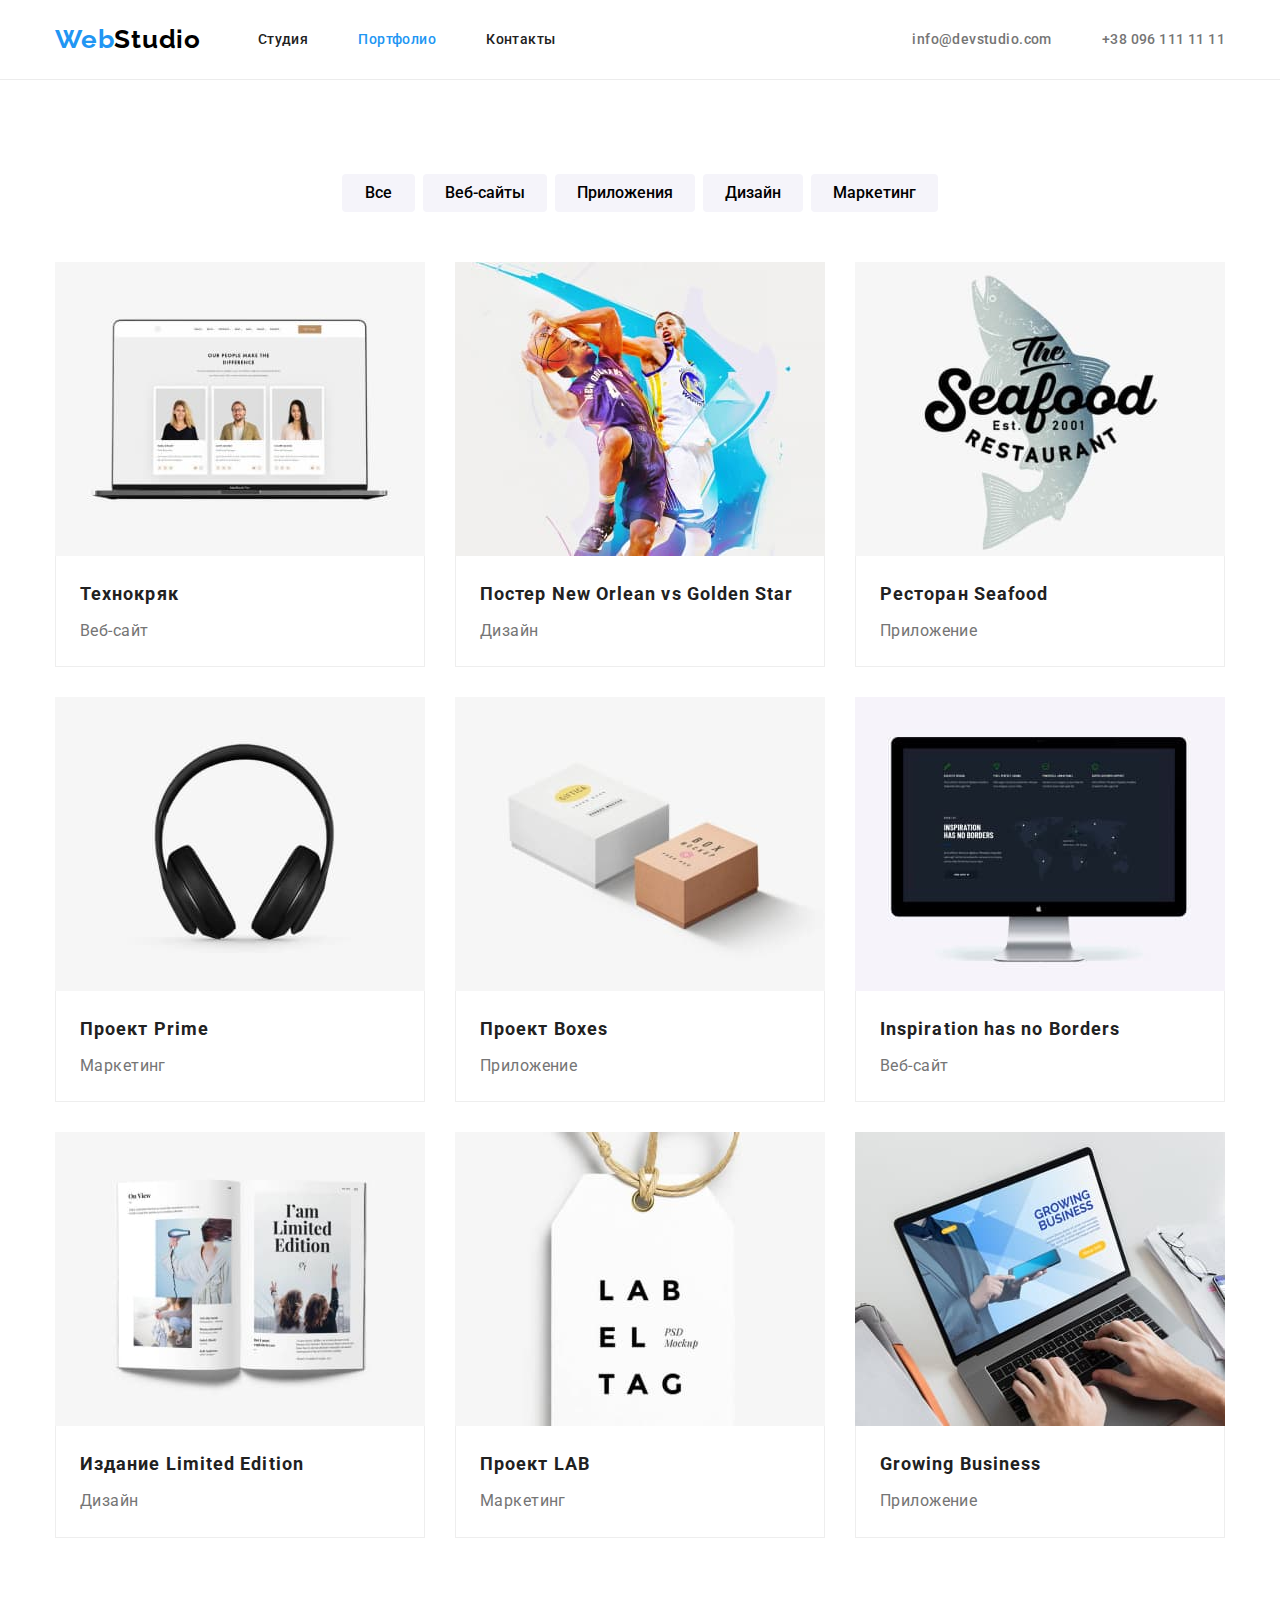
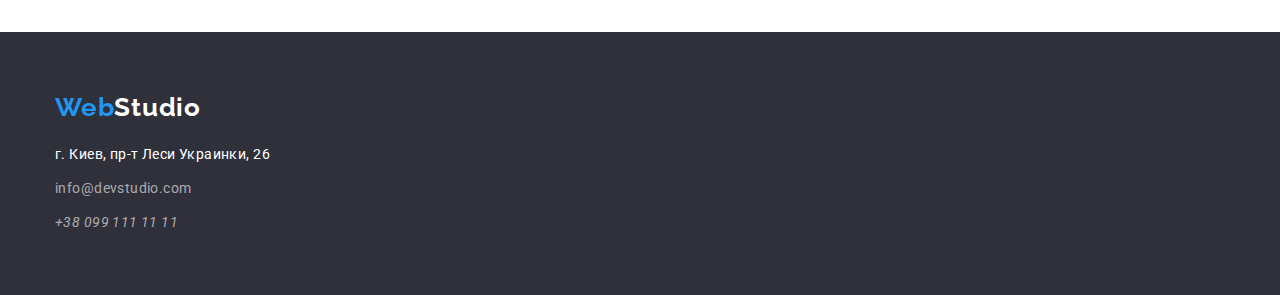
==== portfolio.html @ 9d77cdd5 "started" ====
<!DOCTYPE html>
<html lang="ru">

<head>
    <meta charset="UTF-8">
    <meta http-equiv="X-UA-Compatible" content="IE=edge">
    <meta name="viewport" content="width=device-width, initial-scale=1.0">
    <title>Портфолио</title>
    
    <link rel="preconnect" href="https://fonts.googleapis.com">
    <link rel="preconnect" href="https://fonts.gstatic.com" crossorigin>
    <link href="https://fonts.googleapis.com/css2?family=Montserrat:wght@400;700&family=Raleway:wght@700&family=Roboto:wght@400;500;700;900&display=swap" rel="stylesheet">
    <!-- Oleo Script -->
    <link rel="preconnect" href="https://fonts.googleapis.com">
    <link rel="preconnect" href="https://fonts.gstatic.com" crossorigin>
    <link href="https://fonts.googleapis.com/css2?family=Montserrat:wght@400;700&family=Oleo+Script:wght@400;700&family=Raleway:wght@700&family=Roboto:wght@400;500;700;900&display=swap" rel="stylesheet">
    <link rel="stylesheet" href="https://cdnjs.cloudflare.com/ajax/libs/modern-normalize/1.1.0/modern-normalize.min.css">
    <link rel="stylesheet" href="./css/common.css">
    <link rel="stylesheet" href="./css/portfolio.css">
</head>

<body>
    <!--Шапка сайта-->
    <header class="page-header">
        <div class="container">
            <a href="/" class="logo">
                <span class="logo-part-one" lang="en">Web</span><span class="logo-part-two" lang="en">Studio</span>
            </a>
            <!--Навигация-->
    
            <nav>
                <ul class="site-nav list">
                    <li class="site-nav-item"><a href="./index.html" class="site-nav-link">Студия</a></li>
                    <li class="site-nav-item "><a href="./portfolio.html" class="site-nav-link current">Портфолио</a></li>
                    <li class="site-nav-item"><a href="" class="site-nav-link">Контакты</a></li>
    
                </ul>
            </nav>
    
    
            <ul class="contacts list">
                <li class="contact"><a href="mailto:info@devstudio.com" class="contact-link">info@devstudio.com</a></li>
                <li class="contact"><a href="tel:+380961111111" class="contact-link">+38 096 111 11 11</a></li>
            </ul>
        </div>  
    </header>
    <main>
       <!-- Buttons -->
        <section class="portfolio section">
            <div class="container">
                <h1 class="visually-hidden" lang="ru">Портфолио</h1>
                    <ul class="buttons list">
                        <li class="btn-item"><button type="button" class="btn-portfolio">Все</button></li>
                        <li class="btn-item"><button type="button" class="btn-portfolio">Веб-сайты</button></li>
                        <li class="btn-item"><button type="button" class="btn-portfolio">Приложения</button></li>
                        <li class="btn-item"><button type="button" class="btn-portfolio">Дизайн</button></li>
                        <li class="btn-item"><button type="button" class="btn-portfolio">Маркетинг</button></li>
                    </ul>
        <!-- Projects -->

                    <ul class="projects list">
                        <li class="project-item"><a href=""><img width="370" src="./images-porfolio/pr1.jpg" alt="laptop"> <div class="img-content"> <h2 class="project-title">Технокряк</h2><p class="project-description">Веб-сайт</p></div></a></li>
                        <li class="project-item"><a href=""><img width="370" src="./images-porfolio/pr2.jpg" alt="Постер New Orlean"> <div class="img-content"><h2 class="project-title">Постер New Orlean vs Golden Star</h2><p class="project-description">Дизайн</p></div></a></li>
                        <li class="project-item"><a href=""><img width="370" src="./images-porfolio/pr3.jpg" alt="Ресторан Seafood"> <div class="img-content"> <h2 class="project-title">Ресторан Seafood</h2><p class="project-description">Приложение</p></div></a></li>
                        <li class="project-item"><a href=""><img width="370" src="./images-porfolio/pr4.jpg" alt="Проект Prime"> <div class="img-content"><h2 class="project-title">Проект Prime</h2><p class="project-description">Маркетинг</p></div></a></li>
                        <li class="project-item"><a href=""><img width="370" src="./images-porfolio/pr5.jpg" alt="Проект Boxes"> <div class="img-content"><h2 class="project-title">Проект Boxes</h2><p class="project-description">Приложение</p></div></a></li>
                        <li class="project-item"><a href=""><img width="370" src="./images-porfolio/pr6.jpg" alt="Inspiration has no Borders"> <div class="img-content"><h2 class="project-title">Inspiration has no Borders</h2><p class="project-description">Веб-сайт</p></div></a></li>
                        <li class="project-item"><a href=""><img width="370" src="./images-porfolio/pr7.jpg" alt="Издание Limited Edition"> <div class="img-content"><h2 class="project-title">Издание Limited Edition</h2><p class="project-description">Дизайн</p></div></a></li>
                        <li class="project-item"><a href=""><img width="370" src="./images-porfolio/pr8.jpg" alt="Проект LAB"><div class="img-content"><h2 class="project-title">Проект LAB</h2><p class="project-description">Маркетинг</p></div></a></li>
                        <li class="project-item"><a href=""><img width="370" src="./images-porfolio/pr9.jpg" alt="Growing Business"> <div class="img-content"><h2 class="project-title" lang="en">Growing Business</h2><p class="project-description">Приложение</p></div></a></li>
                    </ul>
            </div>
        </section>
    </main>

<!--Footer-->
<footer class="footer">
    <div class="container">
        <a href="/" class="logo-footer"><span class="logo-part-one" lang="en">Web</span><span class="logo-part-three"
                lang="en">Studio</span> </a>
        <address class="adress">
            <ul class="contacts-footer list">
                <li class="adress-footer"><span>г. Киев, пр-т Леси Украинки, 26</span></li>
                <li class="adress-footer"><a href="mailto:info@devstudio.com"
                        class="contact-footer">info@devstudio.com</a></li>
                <li><a href="tel:+380991111111" class="contact-footer">+38 099 111 11 11</a></li>
            </ul>
        </address>
    </div>

</footer>

</body>

</html>
---- css/common.css ----
/* Стили общие */
:root {
    --primary-text-color: #757575;
    --title-text-color: #212121;
    --text-wh-color:#FFFFFF;
    --text-bl-color:#2196F3;
    --accent-color: #2196F3;
    --footer-contacts-color: rgba(255, 255, 255, 0.6);
    --primary-bg-color: #2196F3;
    --primary-bg-white-color: #FFFFFF;
    --primary-bg-grey-color: #2F303A;;
    --primary-bg-btn-color: #F5F4FA;
    --typical-magrin: 50px;
    
}

/* Скидывание стилей */

p,h1,h2,h3,h4,h5,h6 {
    margin: 0;
}

ul {
    margin: 0;
    padding-left: 0;
}

img{
    display: block;
    max-width: 100%;
    height: auto;
}

body {
font-family: 'Roboto', 'Oleo Script', 'sans-serif';
    /* font-style: normal;
    font-weight: 400; */
    font-size: 14px;
    line-height: 1.71;
    letter-spacing: 0.03em;
    background: var(--primary-bg-white-color);
    color: var(--primary-text-color);
   
}


.container {
    width: 1200px;
    padding-left: 15px;
    padding-right: 15px;
    margin: 0 auto;
}
/* Подчеркивание гиперссилок убрал */
a{text-decoration: none;}


.list {
    list-style: none;
    padding: 0;
    margin: 0;
}

.visually-hidden {
    position: absolute;
    white-space: nowrap;
    width: 1px;
    height: 1px;
    overflow: hidden;
    border: 0;
    padding: 0;
    clip: rect(0 0 0 0);
    clip-path: inset(50%);
    margin: -1px;
}

/* WebStudio */
.logo{

    font-family: 'Raleway','Oleo Script','sans';
    font-weight: 700;
    font-size: 26px;
    line-height: 1.19;
    letter-spacing: 0.03em;
}

.logo-part-one {
    color: var(--accent-color);
}
.logo-part-two {
    color: #000000;
}
.logo-part-three {
    color:var(--text-wh-color);
    
}

/* Навигация */

 
.page-header .container{
    display: flex;
    align-items: center;
    justify-content: space-between;
}
.page-header{
    border-bottom:1px solid #ECECEC;

}

.site-nav{
    display: flex;
    align-items: center;
}

.site-nav-link{
    font-weight:500;
    color: var(--title-text-color);
    padding-top: 32px;
    padding-bottom: 32px;
    padding-top: 32px;
    display: block;
    line-height: 1.1
}

.site-nav-item:not(:last-child) {
margin-right: 50px;
}
.site-nav-link:hover,
.site-nav-link:focus {
    color: var(--accent-color);
}
.site-nav-link.current {
    color: var(--primary-bg-color);
}

.contact-link {
    font-weight: 500;
    color: var(--primary-text-color);
}
.contact-link:hover,
.contact-link:focus {
    color: var(--text-bl-color);
}
/* Cекции  */
.section {
    padding: 94px 0;
}

/* footer */

.logo-footer {

    font-family: 'Raleway', 'Oleo Script', 'sans';
    font-weight: 700;
    font-size: 26px;
    line-height: 1.19;
    letter-spacing: 0.03em;
}

.footer{
    background-color: var(--primary-bg-grey-color);
    padding-top: 60px;
    padding-bottom: 60px;
    
    
 
}
.adress-footer{
    font-style: normal;
    font-weight: 400;
    font-size: 14px;
    line-height: 1.71;
    letter-spacing: 0.03em;
    color: var(--primary-bg-white-color);
    margin-bottom: 10px;
}

.contacts.list{
    display: flex;
    margin-left: 300px;
}

.contact-link{}

.contact:not(:last-child){
    margin-right: 50px;
}
.contact-footer{

color: rgba(255, 255, 255, 0.6);
}
.contact-footer:hover,
.contact-footer:focus{
    color: var(--text-bl-color);
}

.contacts-footer{
    display: flex;
    flex-direction: column;
}

.adress-footer:not(:last-child){
 margin-bottom: 10px;   
}

.adress{margin-top: 20px;}
---- css/portfolio.css ----
/* стили для portfolio.html */


/* Buttons */

.buttons{
display: flex;
justify-content: center;
align-content: center;
margin-bottom: 50px;

}

.btn-filtres{
border: 0;
}


.btn-portfolio{
    /* шрифт кнопки */
    display:inline-block;
    font-family:inherit;
    font-weight: 500;
    font-size: 16px;
    line-height: 1.62;
    min-width: 73px;
    border: 0;
    padding: 6px 22px;
   
    /* фон кнопки */
    background: #F5F4FA;
    border-radius: 4px;
}

.btn-item:not(:last-child){
    margin-right: 8px;
  
}


.btn-portfolio:hover,
.btn-portfolio:focus{
    font-weight: 500;
    font-size: 16px;
    line-height: 1.62;
    color: var(--text-wh-color);
    background: var(--primary-bg-color);
    cursor: pointer;
}
/*  Projects */
.projects.list{
    display: flex;
    flex-wrap: wrap;
     gap: 30px; 
    
}

.project-item {
    flex-basis: calc((100% - 90px) / 3);
    }

.img-content{
    padding: 20px 24px;
    border: 1px solid #EEEEEE;
    border-top: 0;
    min-width: 370px;
}



.projects-main{
    padding-top: 34px;
}


.project-title{
    font-weight: 700;
    font-size: 18px;
    line-height: 2; 
    letter-spacing: 0.06em;
    color: var(--title-text-color);
    margin-bottom: 4px;
}

.project-description{
    font-size: 16px;
    line-height: 1.88;
    color: var(--primary-text-color);
}
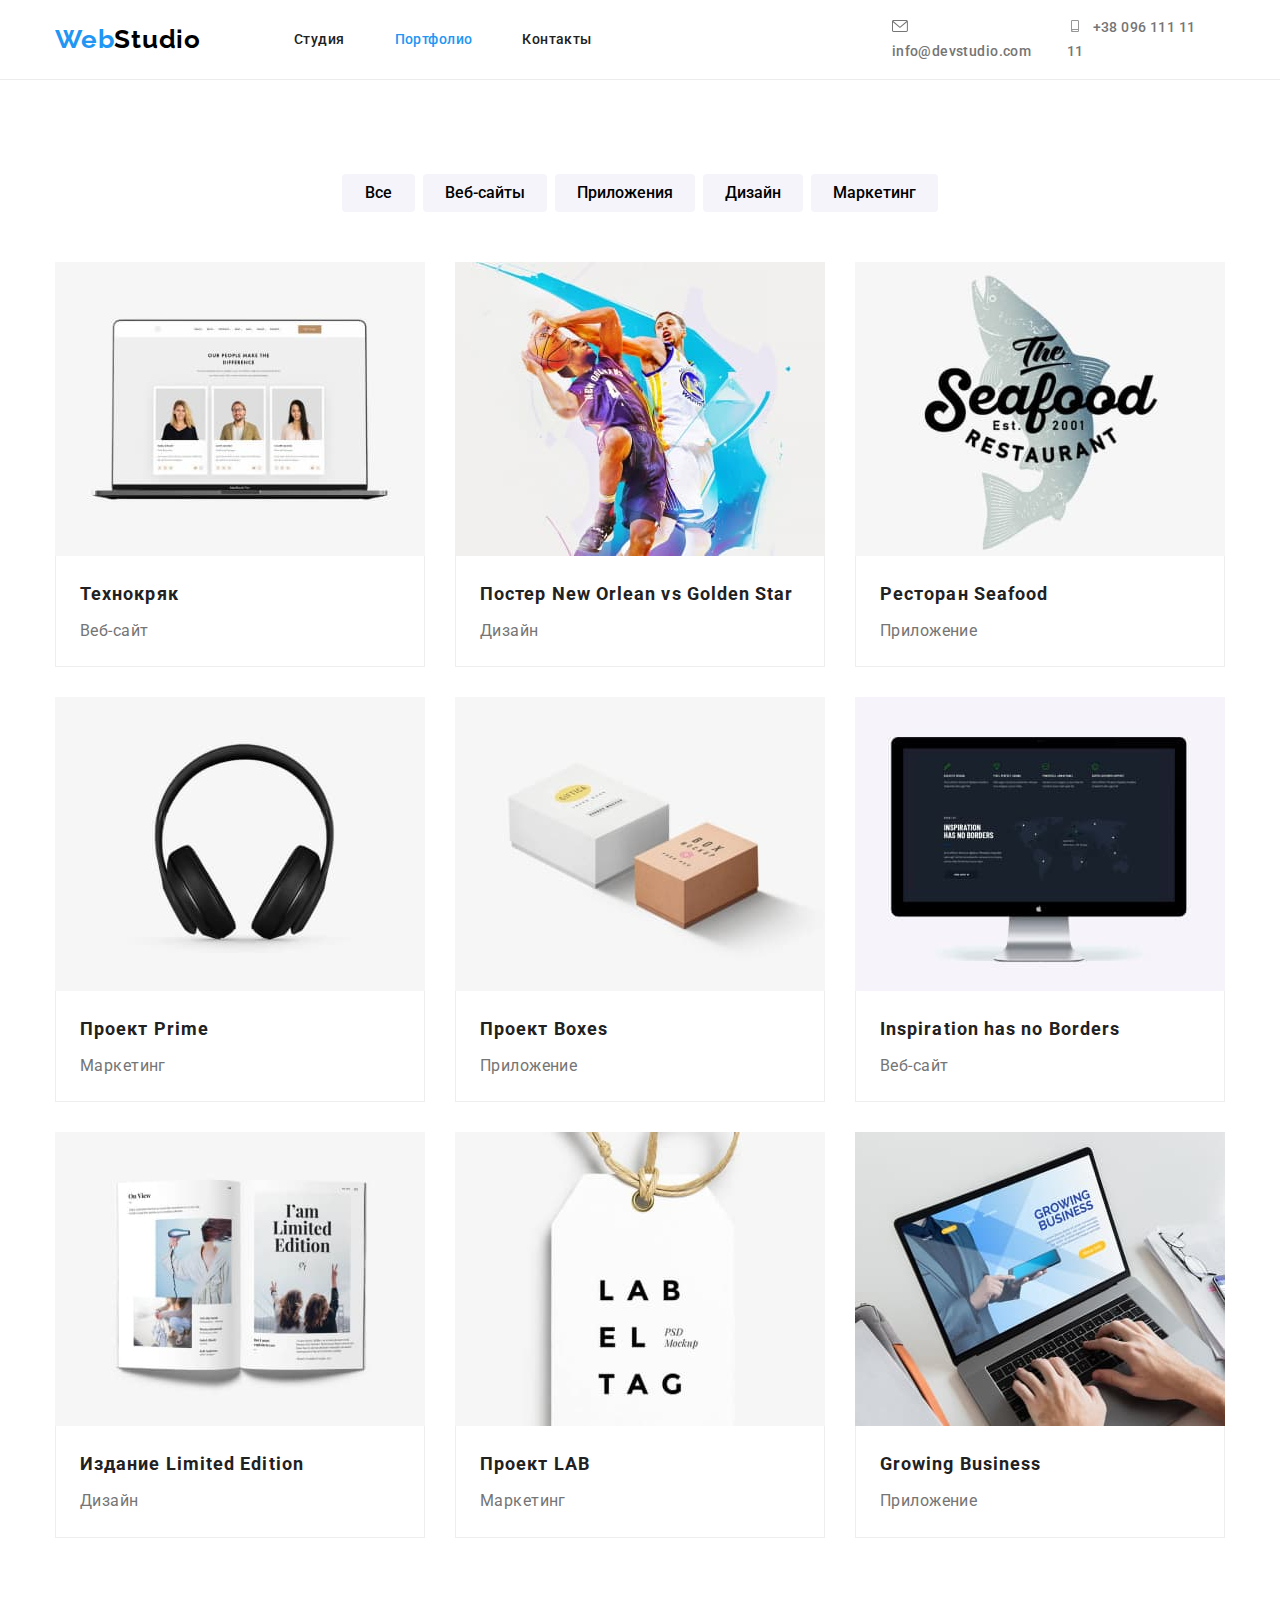
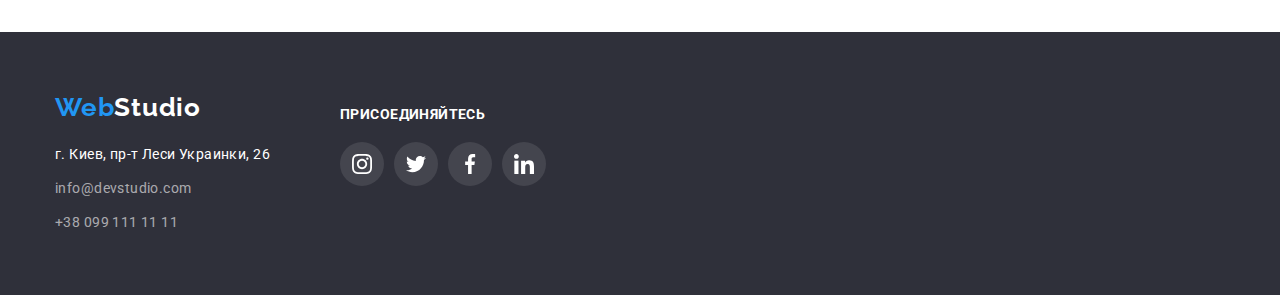
==== commit 0c301337: "updated" ====
--- a/portfolio.html
+++ b/portfolio.html
@@ -39,8 +39,14 @@
     
     
             <ul class="contacts list">
-                <li class="contact"><a href="mailto:info@devstudio.com" class="contact-link">info@devstudio.com</a></li>
-                <li class="contact"><a href="tel:+380961111111" class="contact-link">+38 096 111 11 11</a></li>
+                <li class="contact"><a href="mailto:info@devstudio.com" class="contact-link"><svg class="contact-link-icon"
+                            width="16" height="12">
+                            <use href="./images/icons.svg#icon-envelope-hover"></use>
+                        </svg>info@devstudio.com</a></li>
+                <li class="contact"><a href="tel:+380961111111" class="contact-link"><svg class="contact-link-icon" width="16"
+                            height="12">
+                            <use href="./images/icons.svg#icon-smartphone"></use>
+                        </svg>+38 096 111 11 11</a></li>
             </ul>
         </div>  
     </header>
@@ -76,16 +82,63 @@
 <!--Footer-->
 <footer class="footer">
     <div class="container">
-        <a href="/" class="logo-footer"><span class="logo-part-one" lang="en">Web</span><span class="logo-part-three"
-                lang="en">Studio</span> </a>
-        <address class="adress">
-            <ul class="contacts-footer list">
-                <li class="adress-footer"><span>г. Киев, пр-т Леси Украинки, 26</span></li>
-                <li class="adress-footer"><a href="mailto:info@devstudio.com"
-                        class="contact-footer">info@devstudio.com</a></li>
-                <li><a href="tel:+380991111111" class="contact-footer">+38 099 111 11 11</a></li>
+
+
+
+
+        <div class="logo-footer-container">
+            <a href="/" class="logo-footer"><span class="logo-part-one" lang="en">Web</span><span
+                    class="logo-part-three" lang="en">Studio</span> </a>
+            <address class="adress">
+                <ul class="contacts-footer list">
+                    <li class="adress-footer"><span>г. Киев, пр-т Леси Украинки, 26</span></li>
+                    <li class="adress-footer"><a href="mailto:info@devstudio.com"
+                            class="contact-footer">info@devstudio.com</a></li>
+                    <li><a href="tel:+380991111111" class="contact-footer">+38 099 111 11 11</a></li>
+                </ul>
+            </address>
+        </div>
+
+
+
+
+        <div class="soc">
+            <h3 class="footer-soc-title">Присоединяйтесь</h3>
+            <ul class="footer-soc list">
+                <li class="footer-soc-item">
+                    <a href="" class="footer-soc-link">
+                        <svg class="footer-soc-icon" width="20" height="20">
+                            <use href="./images/icons.svg#icon-instagram-footer-1">
+
+                            </use>
+                        </svg></a>
+                </li>
+                <li class="footer-soc-item">
+                    <a href="" class="footer-soc-link">
+                        <svg class="footer-soc-icon" width="20" height="20">
+                            <use href="./images/icons.svg#icon-twitter-footer-2">
+
+                            </use>
+                        </svg></a>
+                </li>
+                <li class="footer-soc-item">
+                    <a href="" class="footer-soc-link">
+                        <svg class="footer-soc-icon" width="20" height="20">
+                            <use href="./images/icons.svg#icon-facebook-footer-3">
+
+                            </use>
+                        </svg></a>
+                </li>
+                <li class="footer-soc-item">
+                    <a href="" class="footer-soc-link">
+                        <svg class="footer-soc-icon" width="20" height="20">
+                            <use href="./images/icons.svg#icon-linkedin-footer-4">
+
+                            </use>
+                        </svg></a>
+                </li>
             </ul>
-        </address>
+        </div>
     </div>
 
 </footer>
--- a/css/common.css
+++ b/css/common.css
@@ -81,6 +81,7 @@
     font-size: 26px;
     line-height: 1.19;
     letter-spacing: 0.03em;
+    margin-right: 93px;
 }
 
 .logo-part-one {
@@ -100,7 +101,6 @@
 .page-header .container{
     display: flex;
     align-items: center;
-    justify-content: space-between;
 }
 .page-header{
     border-bottom:1px solid #ECECEC;
@@ -110,6 +110,7 @@
 .site-nav{
     display: flex;
     align-items: center;
+    margin-right: 300px;
 }
 
 .site-nav-link{
@@ -133,6 +134,10 @@
     color: var(--primary-bg-color);
 }
 
+
+.contact-link-icon{
+    margin-right: 10px;
+}
 .contact-link {
     font-weight: 500;
     color: var(--primary-text-color);
@@ -141,6 +146,8 @@
 .contact-link:focus {
     color: var(--text-bl-color);
 }
+
+
 /* Cекции  */
 .section {
     padding: 94px 0;
@@ -177,17 +184,16 @@
 
 .contacts.list{
     display: flex;
-    margin-left: 300px;
-}
-
-.contact-link{}
-
-.contact:not(:last-child){
-    margin-right: 50px;
-}
+}
+
+.contacts.list .contact {
+    margin-right: 10px;
+}
+
 .contact-footer{
 
 color: rgba(255, 255, 255, 0.6);
+font-style: normal;
 }
 .contact-footer:hover,
 .contact-footer:focus{
@@ -205,4 +211,67 @@
 
 .adress{margin-top: 20px;}
 
-
+.footer-soc-cont{
+
+   display: block;
+   width: 206px;
+}
+
+
+
+.footer-soc-title{
+    color: var(--text-wh-color);
+        font-weight: 700;
+        font-size: 14px;
+        line-height: 1.14;
+        letter-spacing: 0.03em;
+        text-transform: uppercase;
+        margin-bottom: 20px;
+}
+
+.footer-soc.list{
+    display: flex;
+    justify-content: center;
+    align-items: center;
+    gap: 10px;
+}
+
+.footer-soc-item{
+    display: flex;
+    align-items: center;
+    border-radius: 50px;
+    width: 44px;
+    height: 44px;
+    background: rgba(255, 255, 255, 0.1);
+}
+
+
+.footer-soc-link{
+    display: flex;
+    justify-content: center;
+    align-items: center;
+    width: 100%;
+    height: 100%;
+}
+
+.footer-soc-icon{
+    fill: white;
+}
+
+.footer-soc-link:hover,
+.footer-soc-link:focus {
+    background-color: var(--accent-color);
+    border-radius: 50px;
+}
+
+.footer .container{
+    display: flex;
+}
+
+
+.soc{
+    margin-top: 15px;
+}
+.logo-footer-container{
+    margin-right: 70px;
+}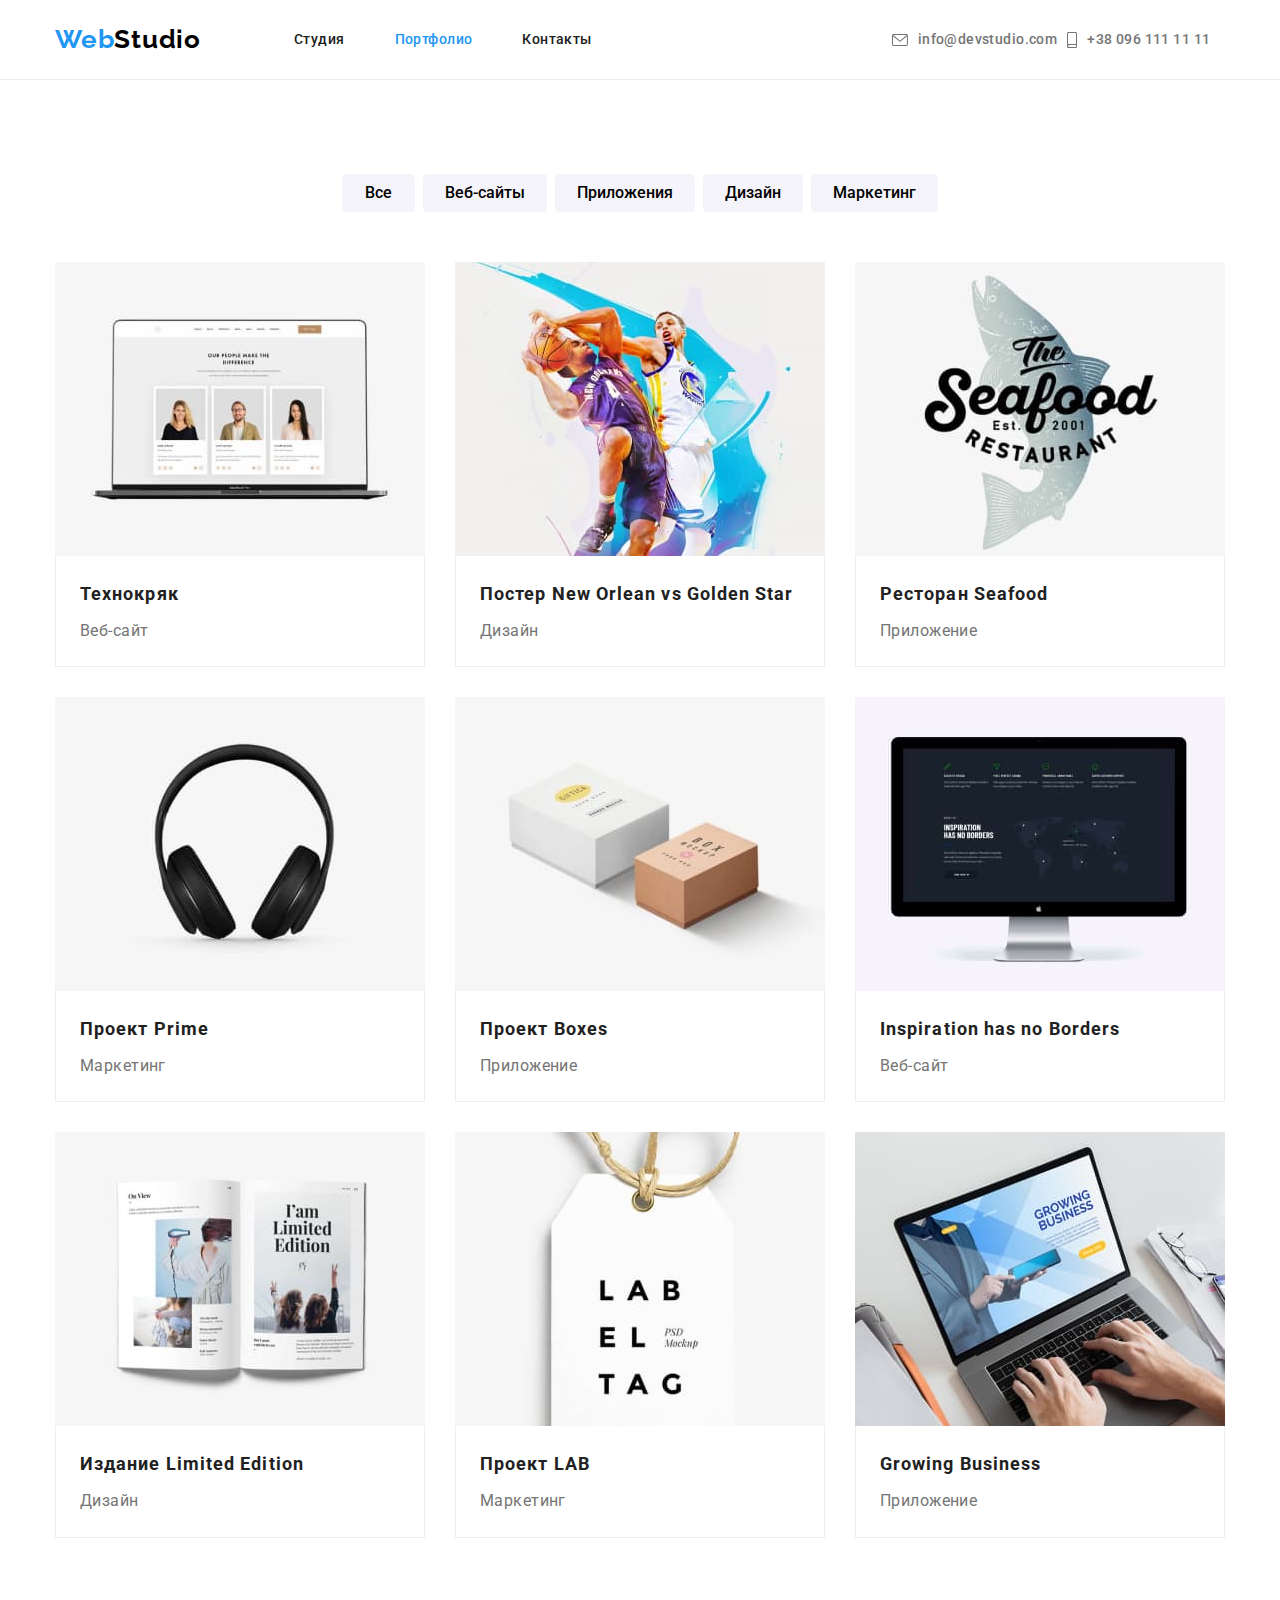
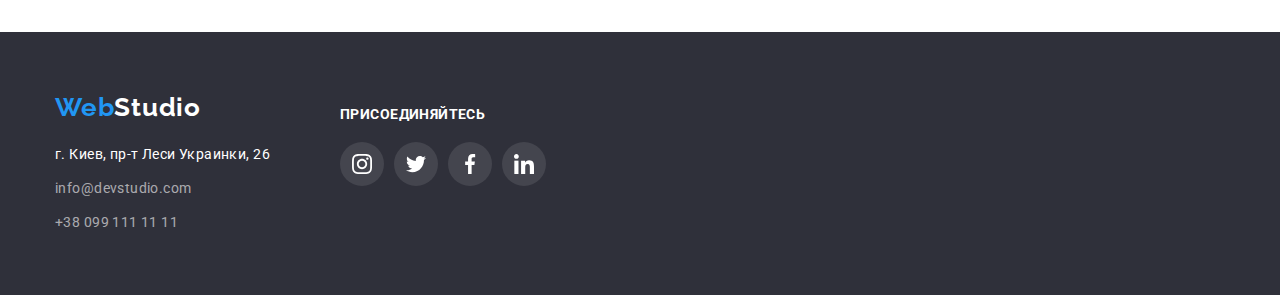
==== commit be027b2e: "updated" ====
--- a/portfolio.html
+++ b/portfolio.html
@@ -43,8 +43,8 @@
                             width="16" height="12">
                             <use href="./images/icons.svg#icon-envelope-hover"></use>
                         </svg>info@devstudio.com</a></li>
-                <li class="contact"><a href="tel:+380961111111" class="contact-link"><svg class="contact-link-icon" width="16"
-                            height="12">
+                <li class="contact"><a href="tel:+380961111111" class="contact-link"><svg class="contact-link-icon" width="10"
+                            height="16">
                             <use href="./images/icons.svg#icon-smartphone"></use>
                         </svg>+38 096 111 11 11</a></li>
             </ul>
@@ -65,15 +65,15 @@
         <!-- Projects -->
 
                     <ul class="projects list">
-                        <li class="project-item"><a href=""><img width="370" src="./images-porfolio/pr1.jpg" alt="laptop"> <div class="img-content"> <h2 class="project-title">Технокряк</h2><p class="project-description">Веб-сайт</p></div></a></li>
-                        <li class="project-item"><a href=""><img width="370" src="./images-porfolio/pr2.jpg" alt="Постер New Orlean"> <div class="img-content"><h2 class="project-title">Постер New Orlean vs Golden Star</h2><p class="project-description">Дизайн</p></div></a></li>
-                        <li class="project-item"><a href=""><img width="370" src="./images-porfolio/pr3.jpg" alt="Ресторан Seafood"> <div class="img-content"> <h2 class="project-title">Ресторан Seafood</h2><p class="project-description">Приложение</p></div></a></li>
-                        <li class="project-item"><a href=""><img width="370" src="./images-porfolio/pr4.jpg" alt="Проект Prime"> <div class="img-content"><h2 class="project-title">Проект Prime</h2><p class="project-description">Маркетинг</p></div></a></li>
-                        <li class="project-item"><a href=""><img width="370" src="./images-porfolio/pr5.jpg" alt="Проект Boxes"> <div class="img-content"><h2 class="project-title">Проект Boxes</h2><p class="project-description">Приложение</p></div></a></li>
-                        <li class="project-item"><a href=""><img width="370" src="./images-porfolio/pr6.jpg" alt="Inspiration has no Borders"> <div class="img-content"><h2 class="project-title">Inspiration has no Borders</h2><p class="project-description">Веб-сайт</p></div></a></li>
-                        <li class="project-item"><a href=""><img width="370" src="./images-porfolio/pr7.jpg" alt="Издание Limited Edition"> <div class="img-content"><h2 class="project-title">Издание Limited Edition</h2><p class="project-description">Дизайн</p></div></a></li>
-                        <li class="project-item"><a href=""><img width="370" src="./images-porfolio/pr8.jpg" alt="Проект LAB"><div class="img-content"><h2 class="project-title">Проект LAB</h2><p class="project-description">Маркетинг</p></div></a></li>
-                        <li class="project-item"><a href=""><img width="370" src="./images-porfolio/pr9.jpg" alt="Growing Business"> <div class="img-content"><h2 class="project-title" lang="en">Growing Business</h2><p class="project-description">Приложение</p></div></a></li>
+                        <li class="project-item"><a class="project-link" href=""><img width="370" src="./images-porfolio/pr1.jpg" alt="laptop"> <div class="img-content"> <h2 class="project-title">Технокряк</h2><p class="project-description">Веб-сайт</p></div></a></li>
+                        <li class="project-item"><a class="project-link" href=""><img width="370" src="./images-porfolio/pr2.jpg" alt="Постер New Orlean"> <div class="img-content"><h2 class="project-title">Постер New Orlean vs Golden Star</h2><p class="project-description">Дизайн</p></div></a></li>
+                        <li class="project-item"><a class="project-link" href=""><img width="370" src="./images-porfolio/pr3.jpg" alt="Ресторан Seafood"> <div class="img-content"> <h2 class="project-title">Ресторан Seafood</h2><p class="project-description">Приложение</p></div></a></li>
+                        <li class="project-item"><a class="project-link" href=""><img width="370" src="./images-porfolio/pr4.jpg" alt="Проект Prime"> <div class="img-content"><h2 class="project-title">Проект Prime</h2><p class="project-description">Маркетинг</p></div></a></li>
+                        <li class="project-item"><a class="project-link" href=""><img width="370" src="./images-porfolio/pr5.jpg" alt="Проект Boxes"> <div class="img-content"><h2 class="project-title">Проект Boxes</h2><p class="project-description">Приложение</p></div></a></li>
+                        <li class="project-item"><a class="project-link" href=""><img width="370" src="./images-porfolio/pr6.jpg" alt="Inspiration has no Borders"> <div class="img-content"><h2 class="project-title">Inspiration has no Borders</h2><p class="project-description">Веб-сайт</p></div></a></li>
+                        <li class="project-item"><a class="project-link" href=""><img width="370" src="./images-porfolio/pr7.jpg" alt="Издание Limited Edition"> <div class="img-content"><h2 class="project-title">Издание Limited Edition</h2><p class="project-description">Дизайн</p></div></a></li>
+                        <li class="project-item"><a class="project-link" href=""><img width="370" src="./images-porfolio/pr8.jpg" alt="Проект LAB"><div class="img-content"><h2 class="project-title">Проект LAB</h2><p class="project-description">Маркетинг</p></div></a></li>
+                        <li class="project-item"><a class="project-link" href=""><img width="370" src="./images-porfolio/pr9.jpg" alt="Growing Business"> <div class="img-content"><h2 class="project-title" lang="en">Growing Business</h2><p class="project-description">Приложение</p></div></a></li>
                     </ul>
             </div>
         </section>
--- a/css/common.css
+++ b/css/common.css
@@ -135,6 +135,11 @@
 }
 
 
+.contact-link{
+    display: flex;
+    align-items: center;
+}
+
 .contact-link-icon{
     margin-right: 10px;
 }
@@ -145,8 +150,16 @@
 .contact-link:hover,
 .contact-link:focus {
     color: var(--text-bl-color);
-}
-
+   
+}
+
+.contact-link{
+fill: #757575;
+}
+
+.contact-link:hover .contact-link-icon{
+    fill:var(--accent-color);
+}
 
 /* Cекции  */
 .section {
@@ -240,18 +253,17 @@
     display: flex;
     align-items: center;
     border-radius: 50px;
+ 
+    background: rgba(255, 255, 255, 0.1);
+}
+
+
+.footer-soc-link{
+    display: flex;
+    justify-content: center;
+    align-items: center;
     width: 44px;
     height: 44px;
-    background: rgba(255, 255, 255, 0.1);
-}
-
-
-.footer-soc-link{
-    display: flex;
-    justify-content: center;
-    align-items: center;
-    width: 100%;
-    height: 100%;
 }
 
 .footer-soc-icon{
--- a/css/portfolio.css
+++ b/css/portfolio.css
@@ -46,6 +46,8 @@
     color: var(--text-wh-color);
     background: var(--primary-bg-color);
     cursor: pointer;
+    box-shadow: 0px 3px 1px rgba(0, 0, 0, 0.1), 0px 1px 2px rgba(0, 0, 0, 0.08), 0px 2px 2px rgba(0, 0, 0, 0.12);
+    border-radius: 4px;
 }
 /*  Projects */
 .projects.list{
@@ -55,10 +57,18 @@
     
 }
 
+
 .project-item {
     flex-basis: calc((100% - 90px) / 3);
     }
 
+
+.project-link{display:block;}
+
+.project-link:hover,
+.project-link:focus {
+    box-shadow: 0px 1px 1px rgba(0, 0, 0, 0.12), 0px 4px 4px rgba(0, 0, 0, 0.06), 1px 4px 6px rgba(0, 0, 0, 0.16);
+}
 .img-content{
     padding: 20px 24px;
     border: 1px solid #EEEEEE;
